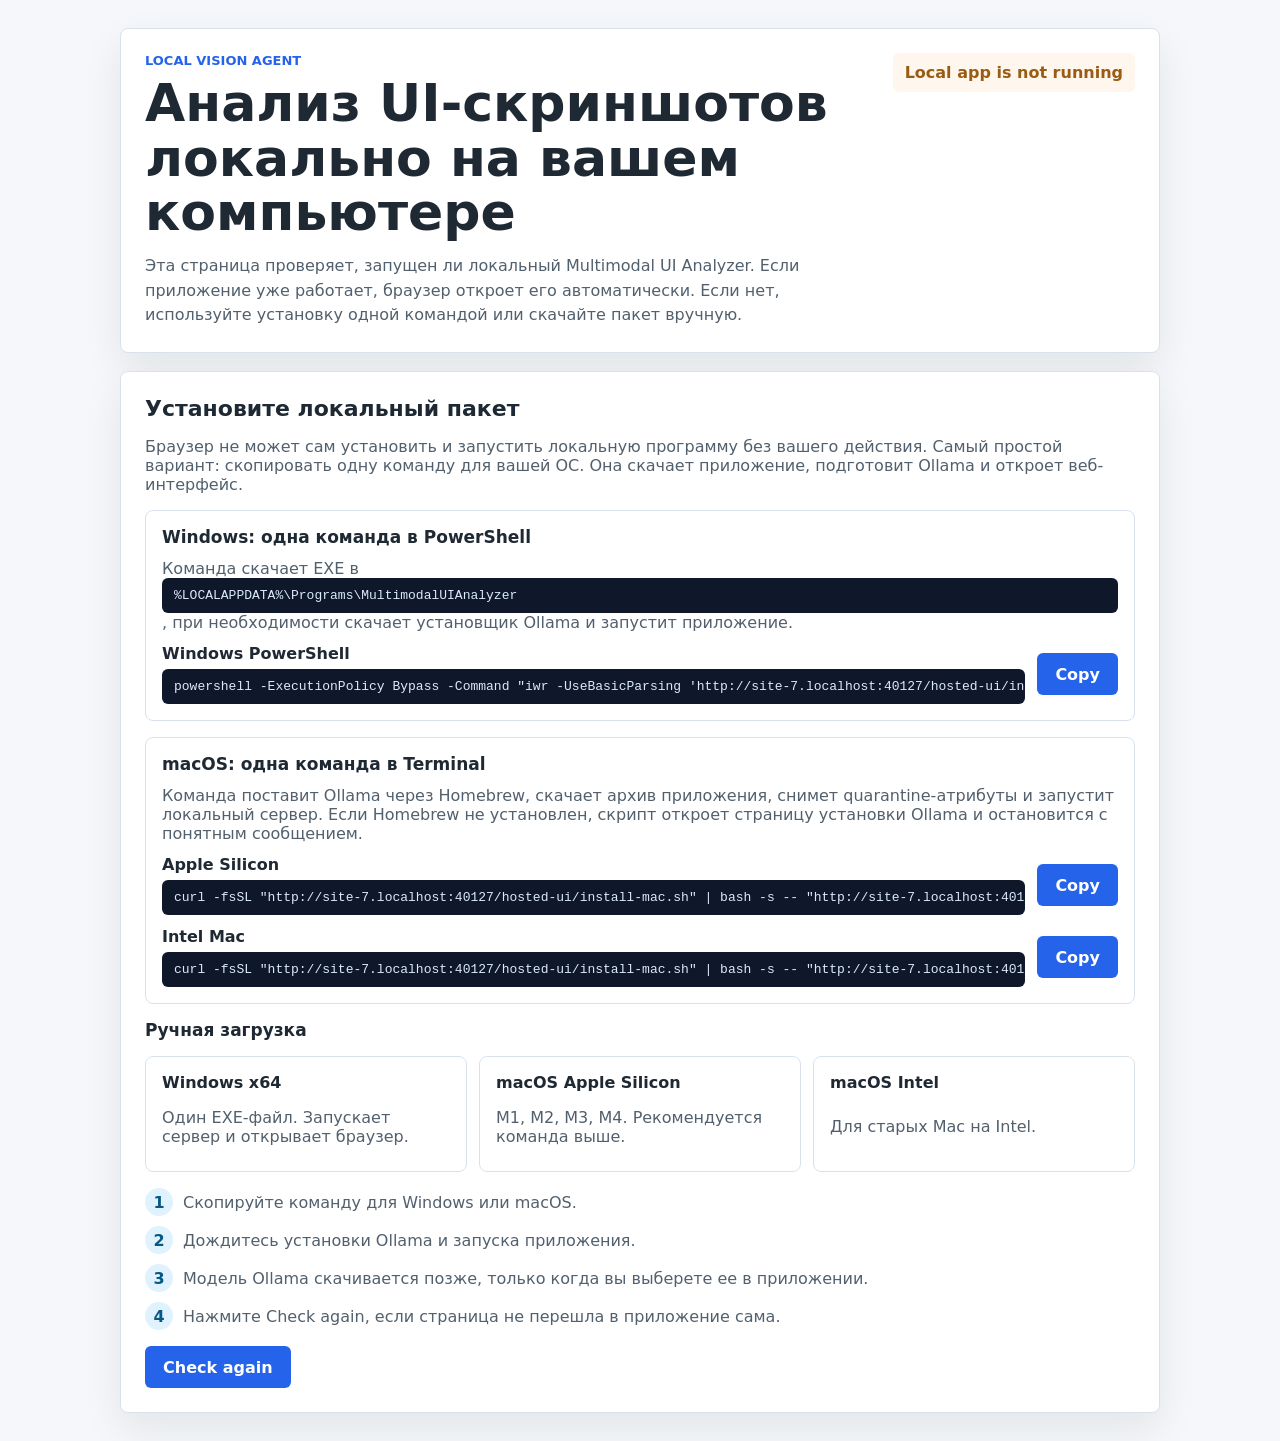
==== hosted-ui/index.html @ 9d08f562 "add load page" ====
<!doctype html>
<html lang="ru">
<head>
  <meta charset="utf-8">
  <meta name="viewport" content="width=device-width, initial-scale=1">
  <title>Multimodal UI Analyzer Setup</title>
  <link rel="stylesheet" href="./styles.css">
</head>
<body>
  <main class="setup">
    <section class="hero">
      <div>
        <p class="eyebrow">Local Vision Agent</p>
        <h1>Анализ UI-скриншотов локально на вашем компьютере</h1>
        <p class="lead">
          Эта страница проверяет, запущен ли локальный Multimodal UI Analyzer.
          Если приложение уже работает, браузер откроет его автоматически. Если нет,
          используйте установку одной командой или скачайте пакет вручную.
        </p>
      </div>
      <div id="statusBadge" class="status checking">Checking localhost...</div>
    </section>

    <section id="readyPanel" class="panel hidden">
      <h2>Приложение уже запущено</h2>
      <p>
        Локальный сервер отвечает на <code>http://localhost:5088</code>.
        Если ссылка не открылась автоматически, нажмите кнопку ниже.
      </p>
      <a class="button" href="http://localhost:5088/">Open app</a>
    </section>

    <section id="installPanel" class="panel hidden">
      <h2>Установите локальный пакет</h2>
      <p>
        Браузер не может сам установить и запустить локальную программу без вашего действия.
        Самый простой вариант: скопировать одну команду для вашей ОС. Она скачает приложение,
        подготовит Ollama и откроет веб-интерфейс.
      </p>

      <div class="terminal-install">
        <h3>Windows: одна команда в PowerShell</h3>
        <p>
          Команда скачает EXE в <code>%LOCALAPPDATA%\Programs\MultimodalUIAnalyzer</code>,
          при необходимости скачает установщик Ollama и запустит приложение.
        </p>
        <div class="command-row">
          <div>
            <strong>Windows PowerShell</strong>
            <code id="windowsCommand"></code>
          </div>
          <button id="copyWindows" type="button">Copy</button>
        </div>
      </div>

      <div class="terminal-install">
        <h3>macOS: одна команда в Terminal</h3>
        <p>
          Команда поставит Ollama через Homebrew, скачает архив приложения,
          снимет quarantine-атрибуты и запустит локальный сервер. Если Homebrew не установлен,
          скрипт откроет страницу установки Ollama и остановится с понятным сообщением.
        </p>
        <div class="command-row">
          <div>
            <strong>Apple Silicon</strong>
            <code id="macArmCommand"></code>
          </div>
          <button id="copyMacArm" type="button">Copy</button>
        </div>
        <div class="command-row">
          <div>
            <strong>Intel Mac</strong>
            <code id="macIntelCommand"></code>
          </div>
          <button id="copyMacIntel" type="button">Copy</button>
        </div>
      </div>

      <h3>Ручная загрузка</h3>
      <div class="downloads">
        <a id="windowsDownload" class="download-card" href="./downloads/MultimodalUIAnalyzer-win-x64.exe">
          <strong>Windows x64</strong>
          <span>Один EXE-файл. Запускает сервер и открывает браузер.</span>
        </a>
        <a id="macArmDownload" class="download-card" href="./downloads/MultimodalUIAnalyzer-0.1.0-osx-arm64.zip">
          <strong>macOS Apple Silicon</strong>
          <span>M1, M2, M3, M4. Рекомендуется команда выше.</span>
        </a>
        <a id="macIntelDownload" class="download-card" href="./downloads/MultimodalUIAnalyzer-0.1.0-osx-x64.zip">
          <strong>macOS Intel</strong>
          <span>Для старых Mac на Intel.</span>
        </a>
      </div>

      <div class="steps">
        <div><strong>1</strong><span>Скопируйте команду для Windows или macOS.</span></div>
        <div><strong>2</strong><span>Дождитесь установки Ollama и запуска приложения.</span></div>
        <div><strong>3</strong><span>Модель Ollama скачивается позже, только когда вы выберете ее в приложении.</span></div>
        <div><strong>4</strong><span>Нажмите Check again, если страница не перешла в приложение сама.</span></div>
      </div>

      <button id="checkAgain" type="button">Check again</button>
    </section>
  </main>

  <script src="./app.js"></script>
</body>
</html>
---- hosted-ui/styles.css ----
:root {
  --bg: #f5f7fa;
  --surface: #ffffff;
  --line: #d9e2ec;
  --text: #1f2933;
  --muted: #52606d;
  --accent: #2563eb;
  --warning: #9a5b13;
  --shadow: 0 16px 40px rgba(15, 23, 42, 0.08);
}

* { box-sizing: border-box; }

body {
  margin: 0;
  min-height: 100vh;
  background: var(--bg);
  color: var(--text);
  font-family: "Segoe UI", system-ui, -apple-system, BlinkMacSystemFont, sans-serif;
}

.hidden { display: none !important; }

.setup {
  display: grid;
  gap: 18px;
  width: min(1040px, calc(100% - 32px));
  margin: 0 auto;
  padding: 28px 0;
}

.hero,
.panel {
  background: var(--surface);
  border: 1px solid var(--line);
  border-radius: 8px;
  box-shadow: var(--shadow);
  padding: 24px;
}

.hero {
  display: grid;
  grid-template-columns: minmax(0, 1fr) auto;
  gap: 20px;
  align-items: flex-start;
}

.eyebrow {
  margin: 0 0 8px;
  color: var(--accent);
  font-size: 13px;
  font-weight: 760;
  text-transform: uppercase;
}

h1, h2, h3, p { margin: 0; }

h1 {
  max-width: 820px;
  font-size: clamp(30px, 5vw, 52px);
  line-height: 1.05;
}

h2 { font-size: 22px; }
h3 { font-size: 17px; }

.lead,
.panel p,
.download-card span,
.steps span {
  color: var(--muted);
}

.lead {
  max-width: 780px;
  margin-top: 14px;
  line-height: 1.55;
}

.status {
  border-radius: 6px;
  font-weight: 700;
  padding: 10px 12px;
  white-space: nowrap;
}

.status.checking,
.status.missing {
  background: #fff7ed;
  color: var(--warning);
}

.status.ready {
  background: #e0f2fe;
  color: #075985;
}

.panel {
  display: grid;
  gap: 16px;
}

.button,
button {
  display: inline-flex;
  align-items: center;
  justify-content: center;
  width: fit-content;
  min-height: 42px;
  padding: 0 18px;
  border: 0;
  border-radius: 6px;
  color: #fff;
  background: var(--accent);
  cursor: pointer;
  font: inherit;
  font-weight: 700;
  text-decoration: none;
}

.downloads {
  display: grid;
  grid-template-columns: repeat(3, minmax(0, 1fr));
  gap: 12px;
}

.download-card {
  display: grid;
  gap: 6px;
  min-height: 116px;
  padding: 16px;
  border: 1px solid var(--line);
  border-radius: 8px;
  color: var(--text);
  text-decoration: none;
}

.download-card.recommended {
  border-color: var(--accent);
  outline: 2px solid rgba(37, 99, 235, 0.14);
}

.terminal-install {
  display: grid;
  gap: 12px;
  padding: 16px;
  border: 1px solid var(--line);
  border-radius: 8px;
}

.command-row {
  display: grid;
  grid-template-columns: minmax(0, 1fr) auto;
  gap: 12px;
  align-items: center;
}

.command-row > div {
  display: grid;
  gap: 6px;
  min-width: 0;
}

code {
  display: block;
  overflow-x: auto;
  padding: 10px 12px;
  border-radius: 6px;
  color: #dbeafe;
  background: #0f172a;
  white-space: nowrap;
}

.steps {
  display: grid;
  gap: 10px;
}

.steps div {
  display: grid;
  grid-template-columns: 28px minmax(0, 1fr);
  gap: 10px;
  align-items: center;
}

.steps strong {
  display: inline-flex;
  width: 28px;
  height: 28px;
  align-items: center;
  justify-content: center;
  border-radius: 999px;
  color: #075985;
  background: #e0f2fe;
}

@media (max-width: 760px) {
  .hero,
  .downloads {
    grid-template-columns: 1fr;
  }
}
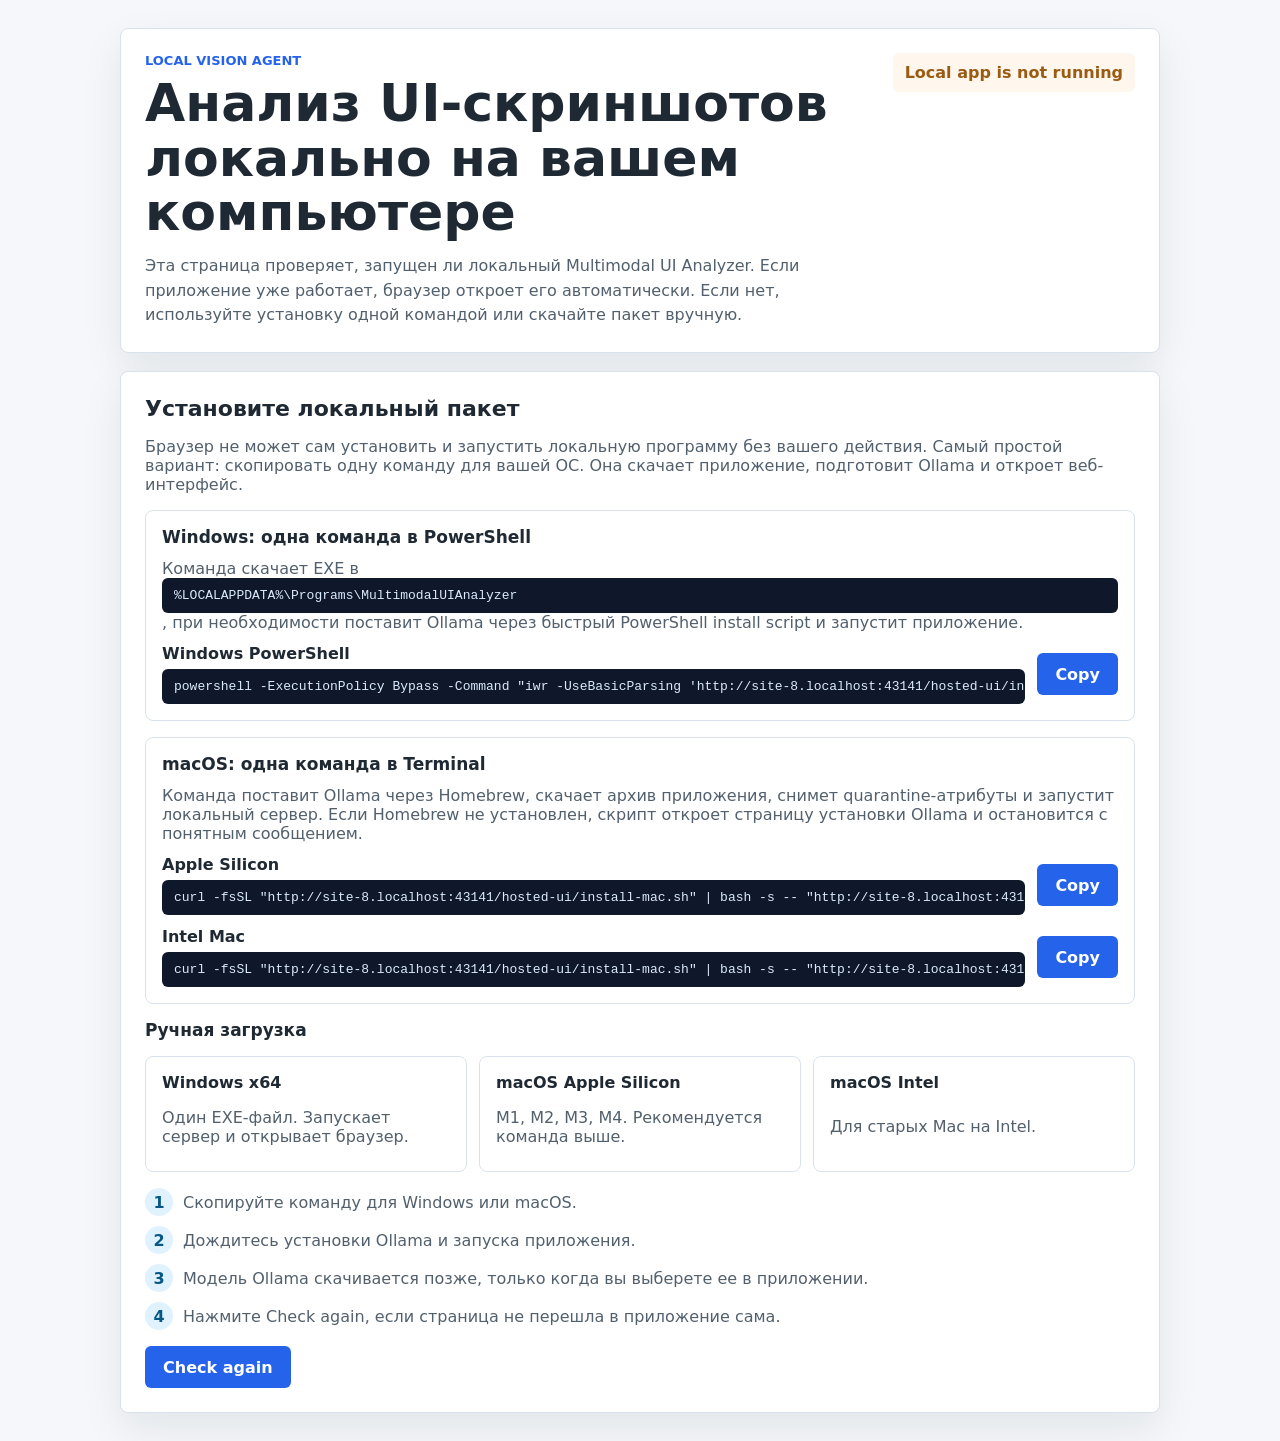
==== commit 37f4effb: "add load ollama" ====
--- a/hosted-ui/index.html
+++ b/hosted-ui/index.html
@@ -42,7 +42,7 @@
         <h3>Windows: одна команда в PowerShell</h3>
         <p>
           Команда скачает EXE в <code>%LOCALAPPDATA%\Programs\MultimodalUIAnalyzer</code>,
-          при необходимости скачает установщик Ollama и запустит приложение.
+          при необходимости поставит Ollama через быстрый PowerShell install script и запустит приложение.
         </p>
         <div class="command-row">
           <div>
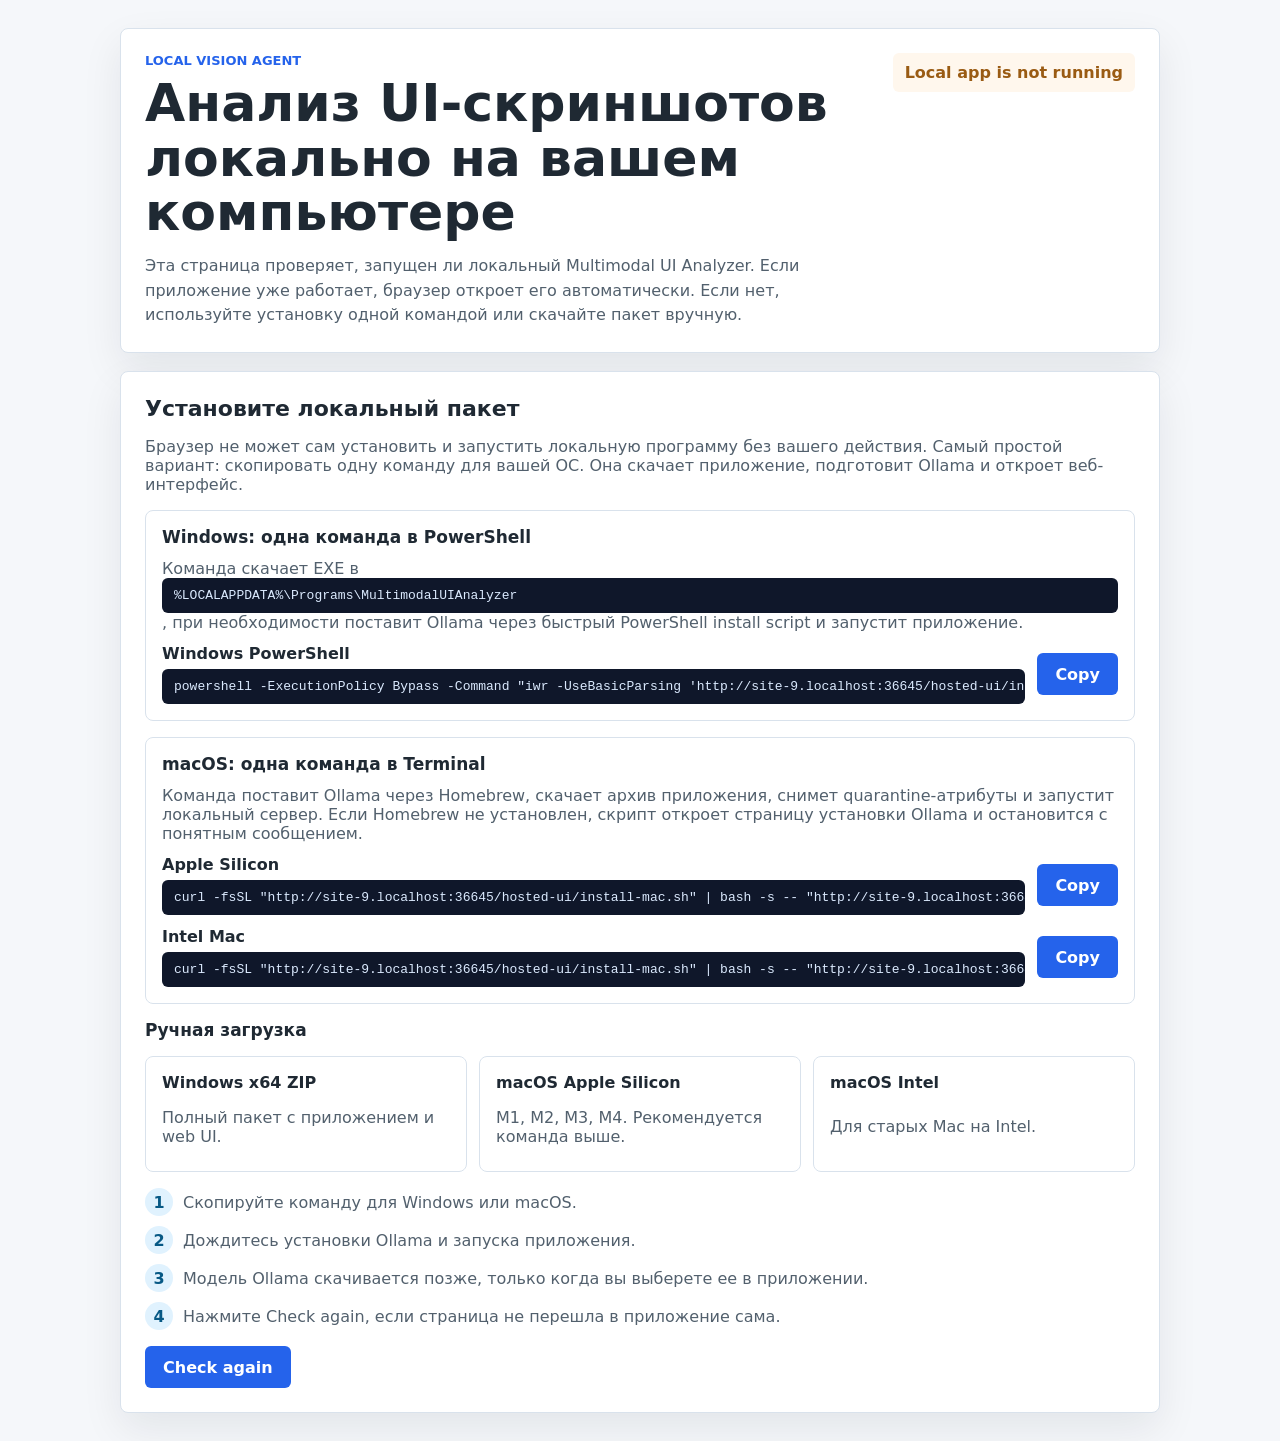
==== commit b00b91ec: "add open browser fix" ====
--- a/hosted-ui/index.html
+++ b/hosted-ui/index.html
@@ -78,9 +78,9 @@
 
       <h3>Ручная загрузка</h3>
       <div class="downloads">
-        <a id="windowsDownload" class="download-card" href="./downloads/MultimodalUIAnalyzer-win-x64.exe">
-          <strong>Windows x64</strong>
-          <span>Один EXE-файл. Запускает сервер и открывает браузер.</span>
+        <a id="windowsDownload" class="download-card" href="./downloads/MultimodalUIAnalyzer-0.1.0-win-x64.zip">
+          <strong>Windows x64 ZIP</strong>
+          <span>Полный пакет с приложением и web UI.</span>
         </a>
         <a id="macArmDownload" class="download-card" href="./downloads/MultimodalUIAnalyzer-0.1.0-osx-arm64.zip">
           <strong>macOS Apple Silicon</strong>
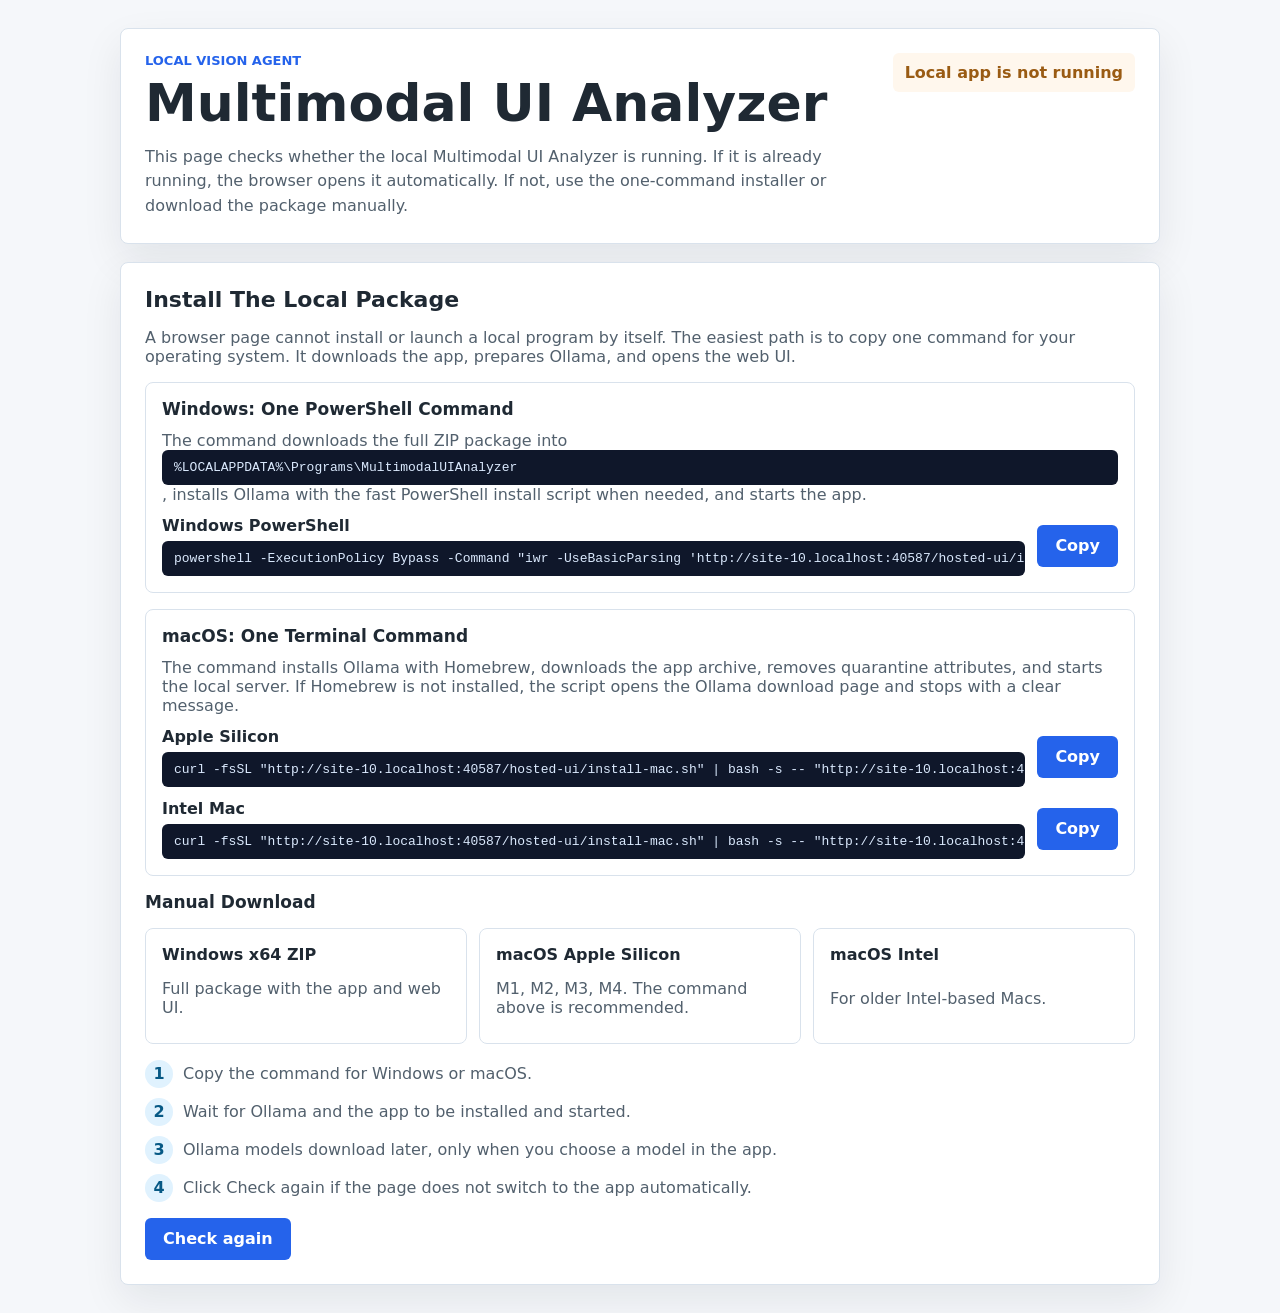
==== commit d02222ed: "change to en" ====
--- a/hosted-ui/index.html
+++ b/hosted-ui/index.html
@@ -1,5 +1,5 @@
 <!doctype html>
-<html lang="ru">
+<html lang="en">
 <head>
   <meta charset="utf-8">
   <meta name="viewport" content="width=device-width, initial-scale=1">
@@ -11,38 +11,38 @@
     <section class="hero">
       <div>
         <p class="eyebrow">Local Vision Agent</p>
-        <h1>Анализ UI-скриншотов локально на вашем компьютере</h1>
+        <h1>Multimodal UI Analyzer</h1>
         <p class="lead">
-          Эта страница проверяет, запущен ли локальный Multimodal UI Analyzer.
-          Если приложение уже работает, браузер откроет его автоматически. Если нет,
-          используйте установку одной командой или скачайте пакет вручную.
+          This page checks whether the local Multimodal UI Analyzer is running.
+          If it is already running, the browser opens it automatically. If not,
+          use the one-command installer or download the package manually.
         </p>
       </div>
       <div id="statusBadge" class="status checking">Checking localhost...</div>
     </section>
 
     <section id="readyPanel" class="panel hidden">
-      <h2>Приложение уже запущено</h2>
+      <h2>App Is Running</h2>
       <p>
-        Локальный сервер отвечает на <code>http://localhost:5088</code>.
-        Если ссылка не открылась автоматически, нажмите кнопку ниже.
+        The local server is responding at <code>http://localhost:5088</code>.
+        If the page did not open automatically, use the button below.
       </p>
       <a class="button" href="http://localhost:5088/">Open app</a>
     </section>
 
     <section id="installPanel" class="panel hidden">
-      <h2>Установите локальный пакет</h2>
+      <h2>Install The Local Package</h2>
       <p>
-        Браузер не может сам установить и запустить локальную программу без вашего действия.
-        Самый простой вариант: скопировать одну команду для вашей ОС. Она скачает приложение,
-        подготовит Ollama и откроет веб-интерфейс.
+        A browser page cannot install or launch a local program by itself.
+        The easiest path is to copy one command for your operating system.
+        It downloads the app, prepares Ollama, and opens the web UI.
       </p>
 
       <div class="terminal-install">
-        <h3>Windows: одна команда в PowerShell</h3>
+        <h3>Windows: One PowerShell Command</h3>
         <p>
-          Команда скачает EXE в <code>%LOCALAPPDATA%\Programs\MultimodalUIAnalyzer</code>,
-          при необходимости поставит Ollama через быстрый PowerShell install script и запустит приложение.
+          The command downloads the full ZIP package into <code>%LOCALAPPDATA%\Programs\MultimodalUIAnalyzer</code>,
+          installs Ollama with the fast PowerShell install script when needed, and starts the app.
         </p>
         <div class="command-row">
           <div>
@@ -54,11 +54,11 @@
       </div>
 
       <div class="terminal-install">
-        <h3>macOS: одна команда в Terminal</h3>
+        <h3>macOS: One Terminal Command</h3>
         <p>
-          Команда поставит Ollama через Homebrew, скачает архив приложения,
-          снимет quarantine-атрибуты и запустит локальный сервер. Если Homebrew не установлен,
-          скрипт откроет страницу установки Ollama и остановится с понятным сообщением.
+          The command installs Ollama with Homebrew, downloads the app archive,
+          removes quarantine attributes, and starts the local server. If Homebrew is not installed,
+          the script opens the Ollama download page and stops with a clear message.
         </p>
         <div class="command-row">
           <div>
@@ -76,27 +76,27 @@
         </div>
       </div>
 
-      <h3>Ручная загрузка</h3>
+      <h3>Manual Download</h3>
       <div class="downloads">
         <a id="windowsDownload" class="download-card" href="./downloads/MultimodalUIAnalyzer-0.1.0-win-x64.zip">
           <strong>Windows x64 ZIP</strong>
-          <span>Полный пакет с приложением и web UI.</span>
+          <span>Full package with the app and web UI.</span>
         </a>
         <a id="macArmDownload" class="download-card" href="./downloads/MultimodalUIAnalyzer-0.1.0-osx-arm64.zip">
           <strong>macOS Apple Silicon</strong>
-          <span>M1, M2, M3, M4. Рекомендуется команда выше.</span>
+          <span>M1, M2, M3, M4. The command above is recommended.</span>
         </a>
         <a id="macIntelDownload" class="download-card" href="./downloads/MultimodalUIAnalyzer-0.1.0-osx-x64.zip">
           <strong>macOS Intel</strong>
-          <span>Для старых Mac на Intel.</span>
+          <span>For older Intel-based Macs.</span>
         </a>
       </div>
 
       <div class="steps">
-        <div><strong>1</strong><span>Скопируйте команду для Windows или macOS.</span></div>
-        <div><strong>2</strong><span>Дождитесь установки Ollama и запуска приложения.</span></div>
-        <div><strong>3</strong><span>Модель Ollama скачивается позже, только когда вы выберете ее в приложении.</span></div>
-        <div><strong>4</strong><span>Нажмите Check again, если страница не перешла в приложение сама.</span></div>
+        <div><strong>1</strong><span>Copy the command for Windows or macOS.</span></div>
+        <div><strong>2</strong><span>Wait for Ollama and the app to be installed and started.</span></div>
+        <div><strong>3</strong><span>Ollama models download later, only when you choose a model in the app.</span></div>
+        <div><strong>4</strong><span>Click Check again if the page does not switch to the app automatically.</span></div>
       </div>
 
       <button id="checkAgain" type="button">Check again</button>
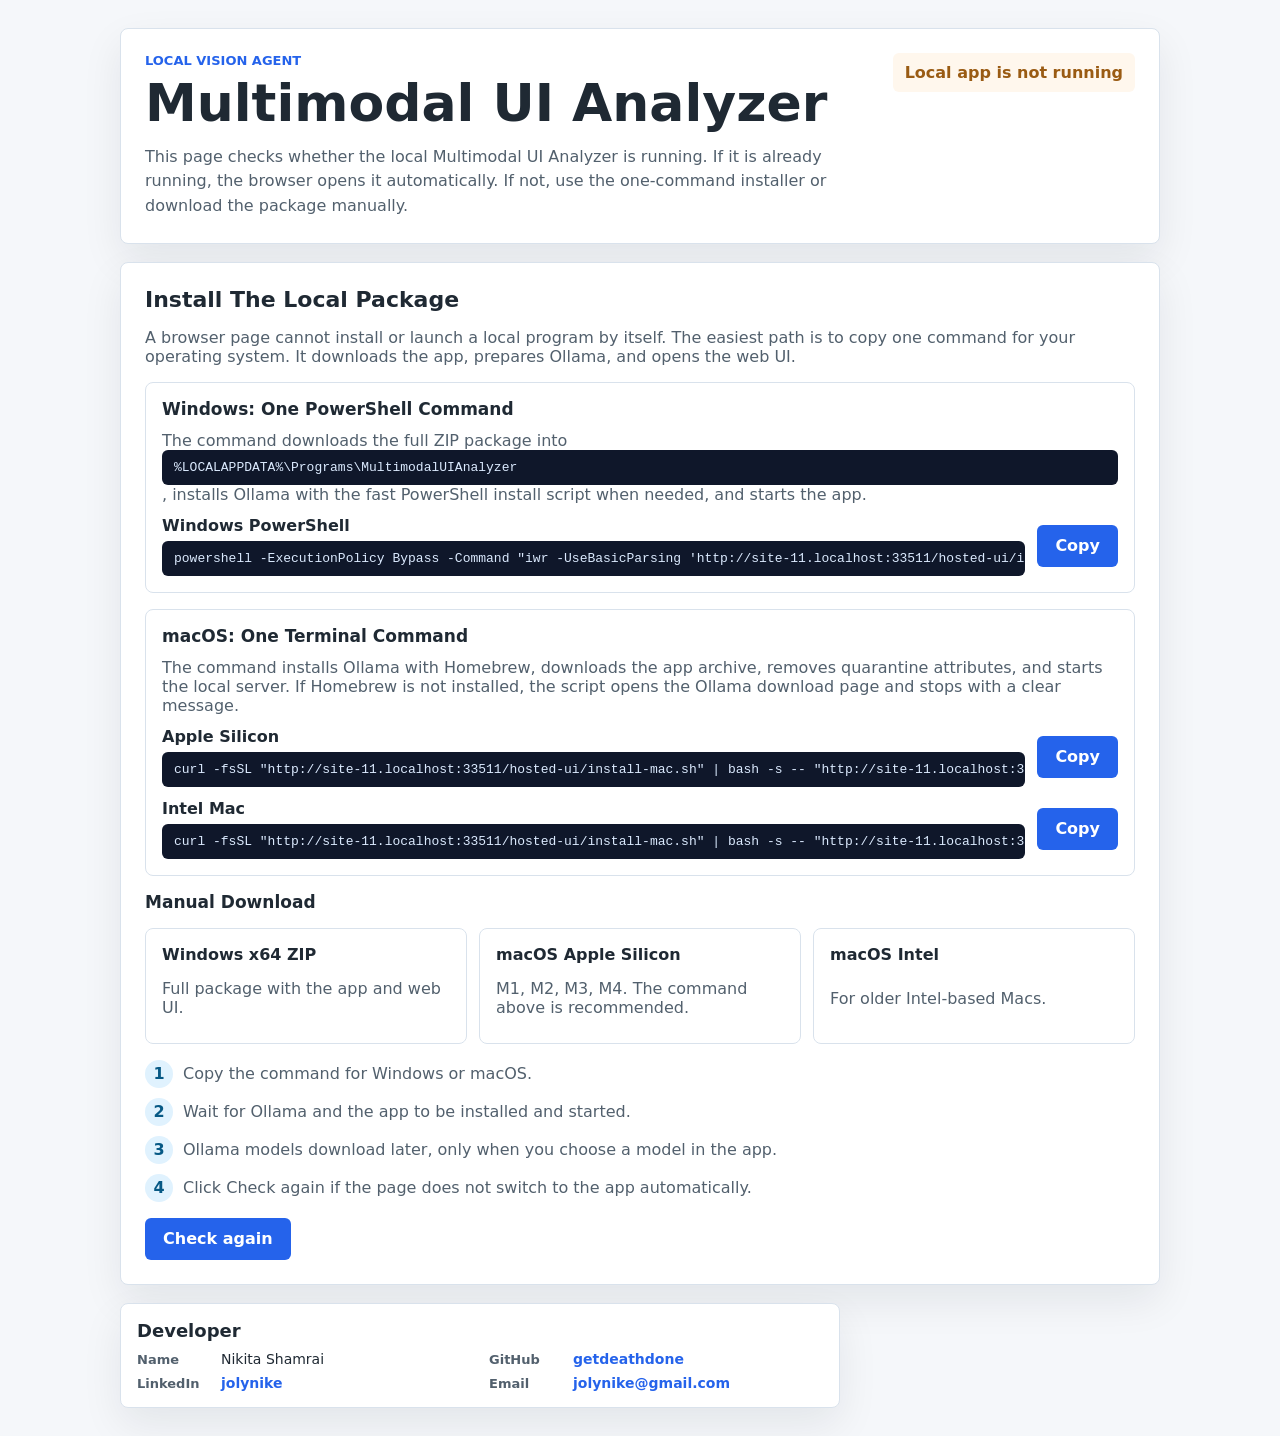
==== commit 75505689: "add dev info" ====
--- a/hosted-ui/index.html
+++ b/hosted-ui/index.html
@@ -101,6 +101,28 @@
 
       <button id="checkAgain" type="button">Check again</button>
     </section>
+
+    <section class="developer-card panel" aria-labelledby="developer-title">
+      <h2 id="developer-title">Developer</h2>
+      <dl>
+        <div>
+          <dt>Name</dt>
+          <dd>Nikita Shamrai</dd>
+        </div>
+        <div>
+          <dt>GitHub</dt>
+          <dd><a href="https://github.com/getdeathdone" target="_blank" rel="noreferrer">getdeathdone</a></dd>
+        </div>
+        <div>
+          <dt>LinkedIn</dt>
+          <dd><a href="https://www.linkedin.com/in/jolynike/" target="_blank" rel="noreferrer">jolynike</a></dd>
+        </div>
+        <div>
+          <dt>Email</dt>
+          <dd><a href="mailto:jolynike@gmail.com" target="_blank" rel="noreferrer">jolynike@gmail.com</a></dd>
+        </div>
+      </dl>
+    </section>
   </main>
 
   <script src="./app.js"></script>
--- a/hosted-ui/styles.css
+++ b/hosted-ui/styles.css
@@ -194,9 +194,57 @@
   background: #e0f2fe;
 }
 
+.developer-card {
+  gap: 10px;
+  max-width: 720px;
+  padding: 16px;
+}
+
+.developer-card h2 {
+  font-size: 18px;
+}
+
+.developer-card dl {
+  display: grid;
+  grid-template-columns: repeat(2, minmax(0, 1fr));
+  gap: 8px 18px;
+  margin: 0;
+}
+
+.developer-card div {
+  display: grid;
+  grid-template-columns: 76px minmax(0, 1fr);
+  gap: 8px;
+  align-items: baseline;
+}
+
+.developer-card dt {
+  color: var(--muted);
+  font-size: 13px;
+  font-weight: 700;
+}
+
+.developer-card dd {
+  min-width: 0;
+  margin: 0;
+  font-size: 14px;
+  overflow-wrap: anywhere;
+}
+
+.developer-card a {
+  color: var(--accent);
+  font-weight: 700;
+  text-decoration: none;
+}
+
+.developer-card a:hover {
+  text-decoration: underline;
+}
+
 @media (max-width: 760px) {
   .hero,
-  .downloads {
+  .downloads,
+  .developer-card dl {
     grid-template-columns: 1fr;
   }
 }
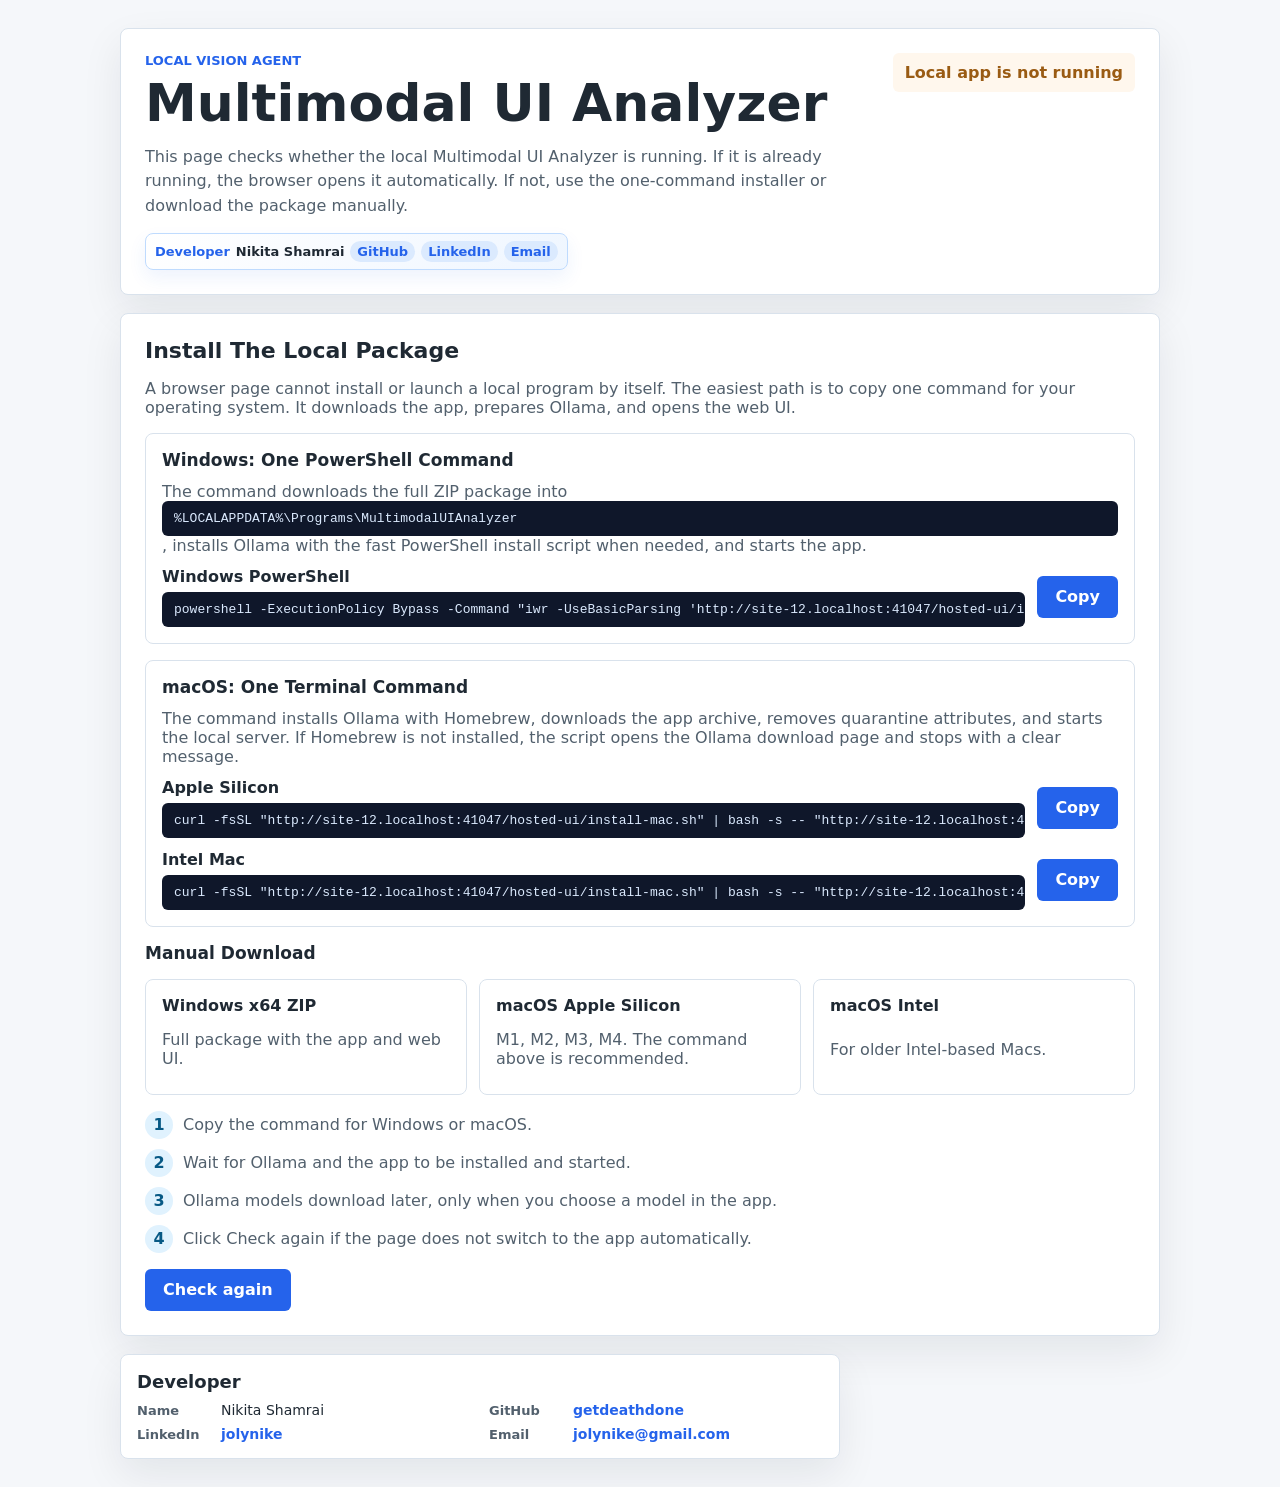
==== commit 585bd205: "add update ui" ====
--- a/hosted-ui/index.html
+++ b/hosted-ui/index.html
@@ -17,6 +17,13 @@
           If it is already running, the browser opens it automatically. If not,
           use the one-command installer or download the package manually.
         </p>
+        <div class="developer-plaque" aria-label="Developer contact">
+          <span>Developer</span>
+          <strong>Nikita Shamrai</strong>
+          <a href="https://github.com/getdeathdone" target="_blank" rel="noreferrer">GitHub</a>
+          <a href="https://www.linkedin.com/in/jolynike/" target="_blank" rel="noreferrer">LinkedIn</a>
+          <a href="mailto:jolynike@gmail.com" target="_blank" rel="noreferrer">Email</a>
+        </div>
       </div>
       <div id="statusBadge" class="status checking">Checking localhost...</div>
     </section>
--- a/hosted-ui/styles.css
+++ b/hosted-ui/styles.css
@@ -75,6 +75,44 @@
   max-width: 780px;
   margin-top: 14px;
   line-height: 1.55;
+}
+
+.developer-plaque {
+  display: inline-flex;
+  align-items: center;
+  flex-wrap: wrap;
+  gap: 6px;
+  width: fit-content;
+  max-width: 100%;
+  margin-top: 14px;
+  padding: 7px 9px;
+  border: 1px solid #bfdbfe;
+  border-radius: 8px;
+  background: linear-gradient(135deg, #ffffff 0%, #eff6ff 100%);
+  box-shadow: 0 8px 18px rgba(37, 99, 235, 0.08);
+  color: var(--text);
+  font-size: 13px;
+}
+
+.developer-plaque span,
+.developer-plaque a {
+  color: var(--accent);
+  font-weight: 800;
+}
+
+.developer-plaque strong {
+  font-weight: 800;
+}
+
+.developer-plaque a {
+  padding: 3px 7px;
+  border-radius: 999px;
+  background: #dbeafe;
+  text-decoration: none;
+}
+
+.developer-plaque a:hover {
+  background: #bfdbfe;
 }
 
 .status {
@@ -247,4 +285,8 @@
   .developer-card dl {
     grid-template-columns: 1fr;
   }
-}
+
+  .developer-plaque {
+    width: 100%;
+  }
+}
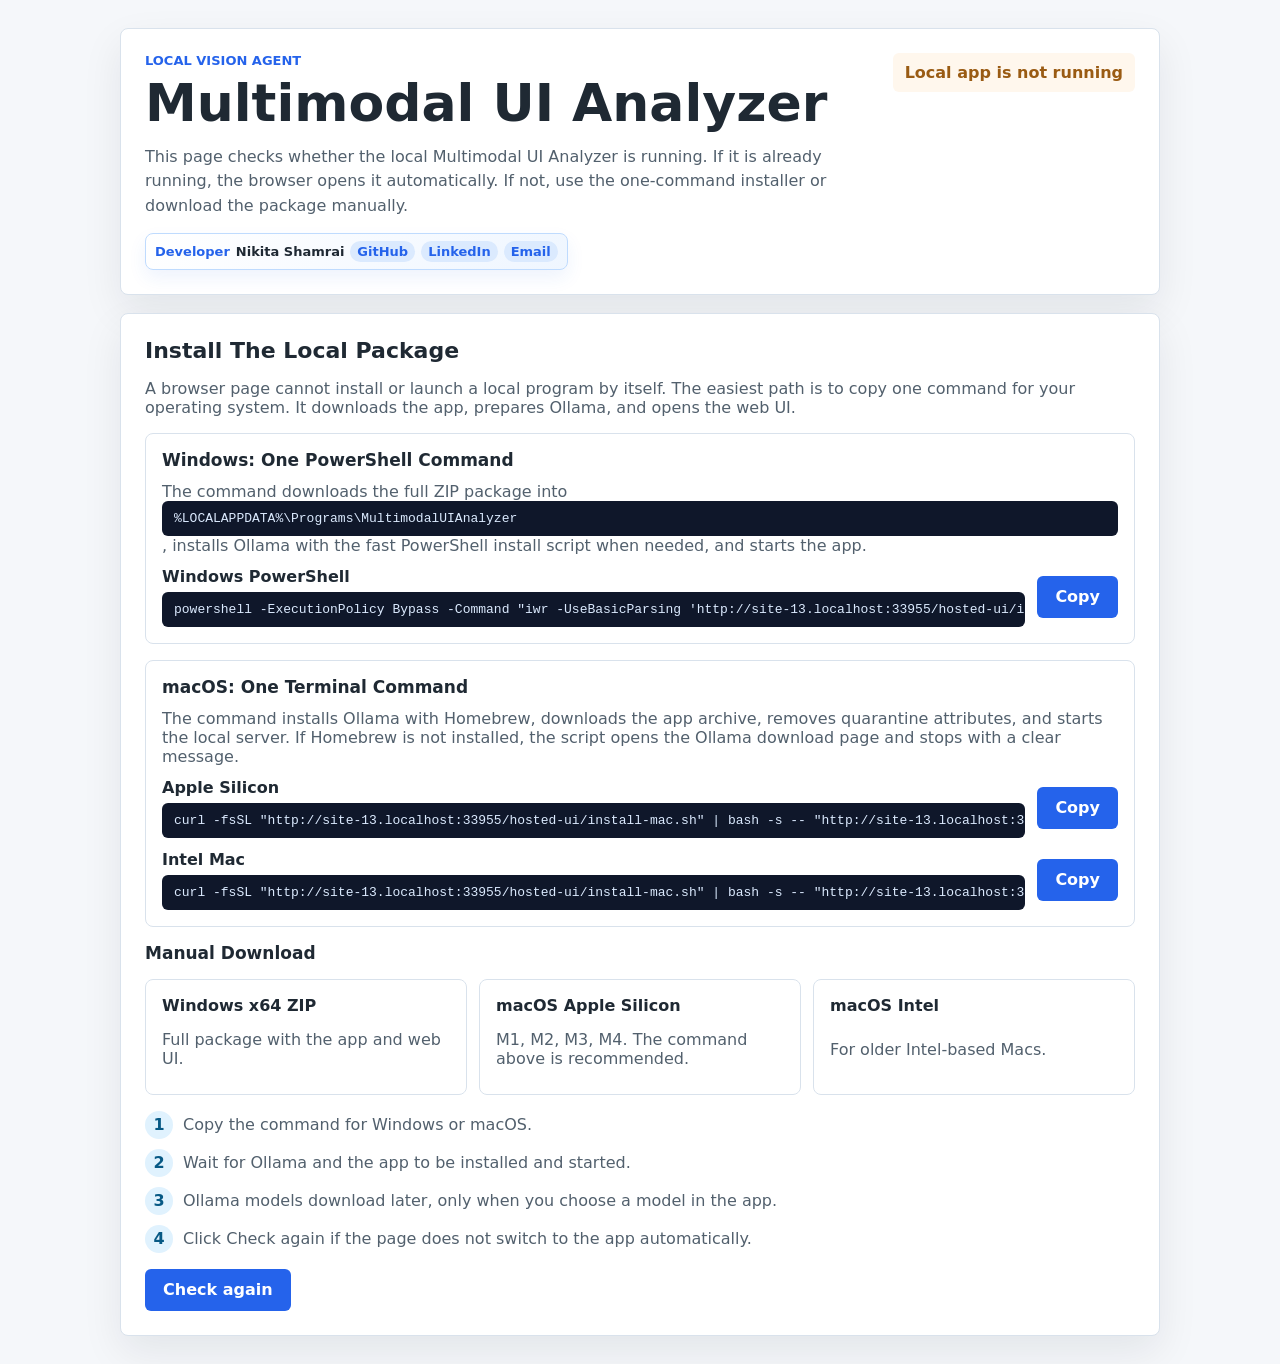
==== commit efd8c557: "add update" ====
--- a/hosted-ui/index.html
+++ b/hosted-ui/index.html
@@ -108,28 +108,6 @@
 
       <button id="checkAgain" type="button">Check again</button>
     </section>
-
-    <section class="developer-card panel" aria-labelledby="developer-title">
-      <h2 id="developer-title">Developer</h2>
-      <dl>
-        <div>
-          <dt>Name</dt>
-          <dd>Nikita Shamrai</dd>
-        </div>
-        <div>
-          <dt>GitHub</dt>
-          <dd><a href="https://github.com/getdeathdone" target="_blank" rel="noreferrer">getdeathdone</a></dd>
-        </div>
-        <div>
-          <dt>LinkedIn</dt>
-          <dd><a href="https://www.linkedin.com/in/jolynike/" target="_blank" rel="noreferrer">jolynike</a></dd>
-        </div>
-        <div>
-          <dt>Email</dt>
-          <dd><a href="mailto:jolynike@gmail.com" target="_blank" rel="noreferrer">jolynike@gmail.com</a></dd>
-        </div>
-      </dl>
-    </section>
   </main>
 
   <script src="./app.js"></script>
--- a/hosted-ui/styles.css
+++ b/hosted-ui/styles.css
@@ -232,57 +232,9 @@
   background: #e0f2fe;
 }
 
-.developer-card {
-  gap: 10px;
-  max-width: 720px;
-  padding: 16px;
-}
-
-.developer-card h2 {
-  font-size: 18px;
-}
-
-.developer-card dl {
-  display: grid;
-  grid-template-columns: repeat(2, minmax(0, 1fr));
-  gap: 8px 18px;
-  margin: 0;
-}
-
-.developer-card div {
-  display: grid;
-  grid-template-columns: 76px minmax(0, 1fr);
-  gap: 8px;
-  align-items: baseline;
-}
-
-.developer-card dt {
-  color: var(--muted);
-  font-size: 13px;
-  font-weight: 700;
-}
-
-.developer-card dd {
-  min-width: 0;
-  margin: 0;
-  font-size: 14px;
-  overflow-wrap: anywhere;
-}
-
-.developer-card a {
-  color: var(--accent);
-  font-weight: 700;
-  text-decoration: none;
-}
-
-.developer-card a:hover {
-  text-decoration: underline;
-}
-
 @media (max-width: 760px) {
   .hero,
-  .downloads,
-  .developer-card dl {
+  .downloads {
     grid-template-columns: 1fr;
   }
 
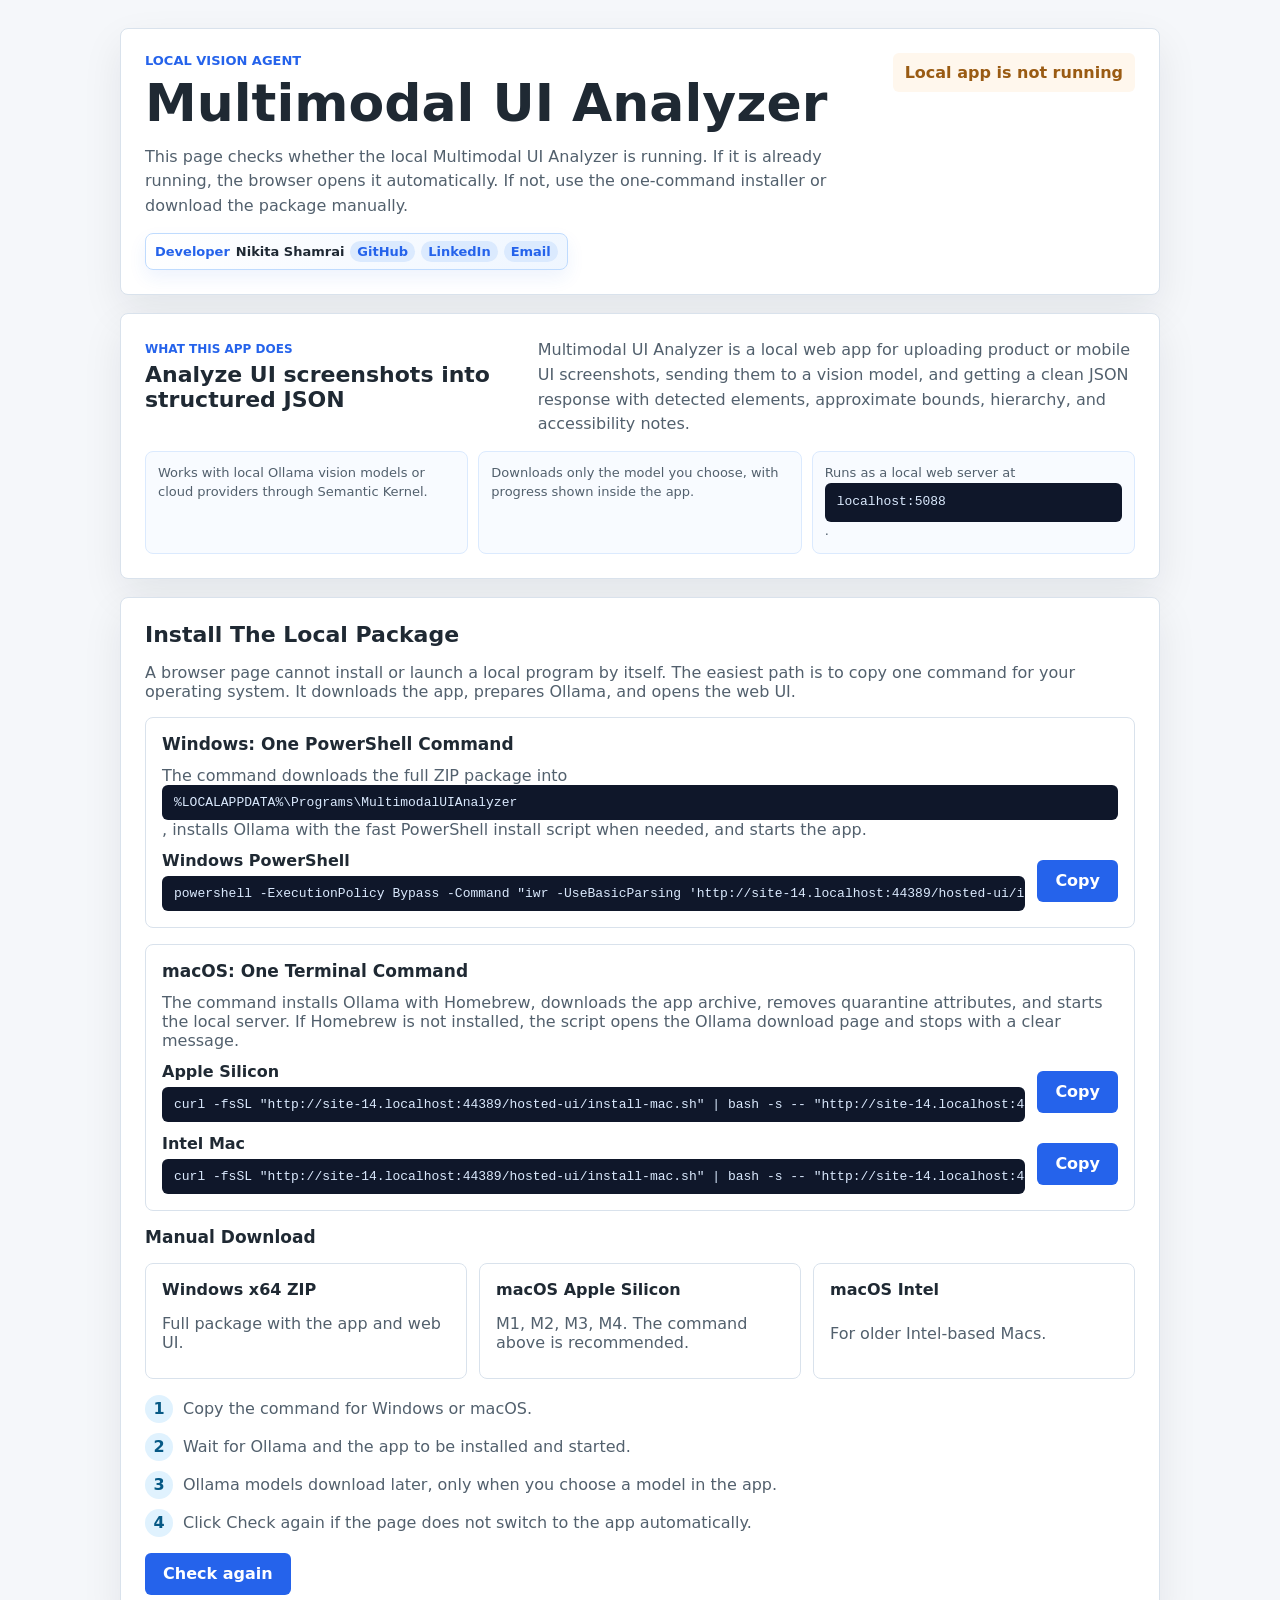
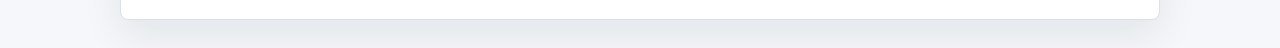
==== commit b2fb7753: "add update" ====
--- a/hosted-ui/index.html
+++ b/hosted-ui/index.html
@@ -26,6 +26,23 @@
         </div>
       </div>
       <div id="statusBadge" class="status checking">Checking localhost...</div>
+    </section>
+
+    <section class="panel app-summary" aria-labelledby="app-summary-title">
+      <div>
+        <span class="summary-label">What this app does</span>
+        <h2 id="app-summary-title">Analyze UI screenshots into structured JSON</h2>
+      </div>
+      <p>
+        Multimodal UI Analyzer is a local web app for uploading product or mobile UI screenshots,
+        sending them to a vision model, and getting a clean JSON response with detected elements,
+        approximate bounds, hierarchy, and accessibility notes.
+      </p>
+      <ul>
+        <li>Works with local Ollama vision models or cloud providers through Semantic Kernel.</li>
+        <li>Downloads only the model you choose, with progress shown inside the app.</li>
+        <li>Runs as a local web server at <code>localhost:5088</code>.</li>
+      </ul>
     </section>
 
     <section id="readyPanel" class="panel hidden">
--- a/hosted-ui/styles.css
+++ b/hosted-ui/styles.css
@@ -136,6 +136,45 @@
 .panel {
   display: grid;
   gap: 16px;
+}
+
+.app-summary {
+  grid-template-columns: minmax(220px, 0.78fr) minmax(280px, 1.25fr);
+  gap: 14px 20px;
+}
+
+.summary-label {
+  display: inline-flex;
+  margin-bottom: 6px;
+  color: var(--accent);
+  font-size: 12px;
+  font-weight: 800;
+  text-transform: uppercase;
+}
+
+.app-summary p {
+  line-height: 1.55;
+}
+
+.app-summary ul {
+  grid-column: 1 / -1;
+  display: grid;
+  grid-template-columns: repeat(3, minmax(0, 1fr));
+  gap: 10px;
+  margin: 0;
+  padding: 0;
+  list-style: none;
+}
+
+.app-summary li {
+  min-height: 76px;
+  padding: 12px;
+  border: 1px solid #dbeafe;
+  border-radius: 8px;
+  color: var(--muted);
+  background: #f8fbff;
+  font-size: 13px;
+  line-height: 1.45;
 }
 
 .button,
@@ -234,7 +273,9 @@
 
 @media (max-width: 760px) {
   .hero,
-  .downloads {
+  .downloads,
+  .app-summary,
+  .app-summary ul {
     grid-template-columns: 1fr;
   }
 
